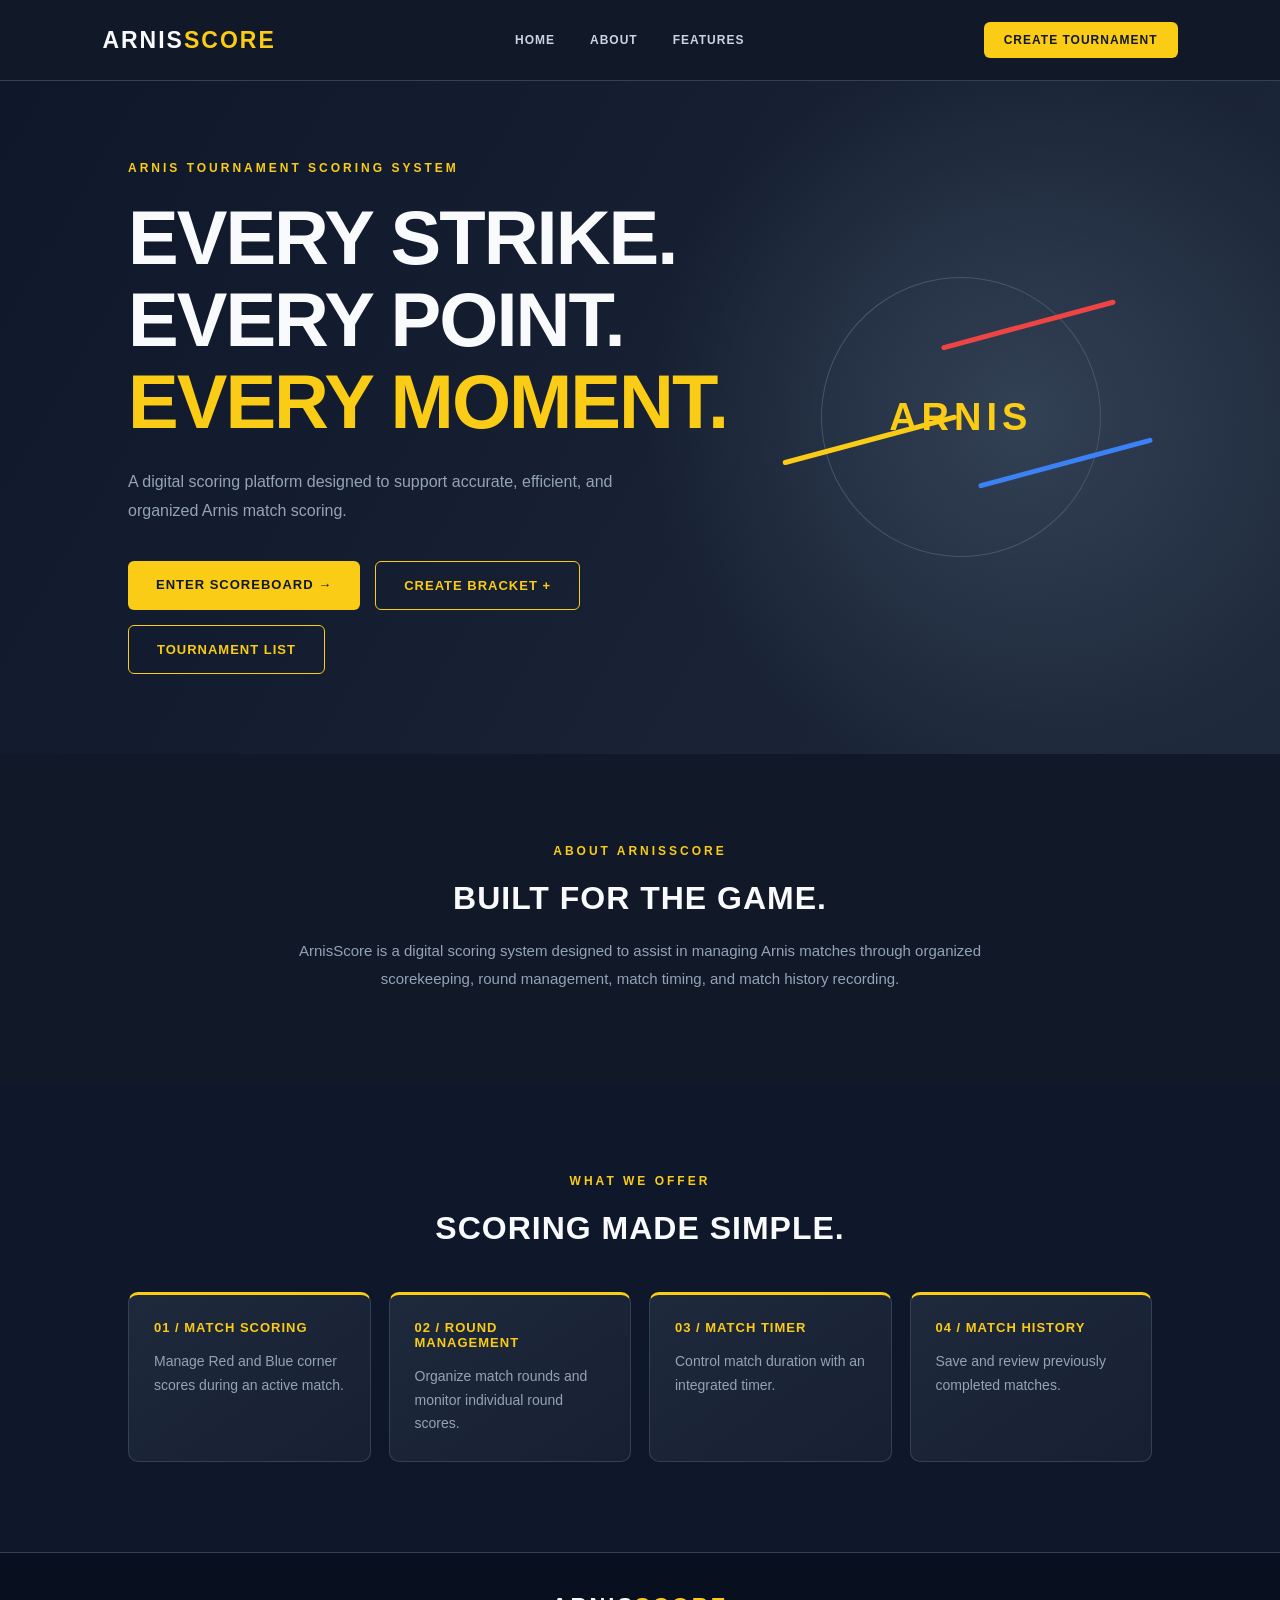
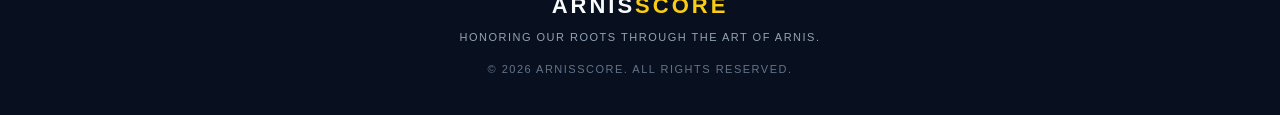
==== index.html @ 66cbe77e "Initial ArnisScore upload" ====
<!DOCTYPE html>
<html lang="en">
<head>
    <meta charset="UTF-8">
    <meta name="viewport" content="width=device-width, initial-scale=1.0">
    <title>ArnisScore | Tournament Scoring System</title>
    <link rel="stylesheet" href="landing.css">
</head>

<body>

    <!-- NAVIGATION -->
    <nav class="navbar">
        <div class="logo">ARNIS<span>SCORE</span></div>

        <div class="nav-links">
            <a href="#home">HOME</a>
            <a href="#about">ABOUT</a>
            <a href="#features">FEATURES</a>
        </div>

        <a href="create-bracket.html" class="nav-button">CREATE TOURNAMENT</a>
    </nav>

    <!-- HERO SECTION -->
    <section class="hero" id="home">

        <div class="hero-content">
            <p class="hero-label">ARNIS TOURNAMENT SCORING SYSTEM</p>

            <h1>
                EVERY STRIKE.<br>
                EVERY POINT.<br>
                <span>EVERY MOMENT.</span>
            </h1>

            <p class="hero-description">
                A digital scoring platform designed to support
                accurate, efficient, and organized Arnis match scoring.
            </p>

            <div class="hero-actions">
                <a href="scoreboard.html" class="hero-button">
                    ENTER SCOREBOARD →
                </a>

                <a href="create-bracket.html" class="hero-button secondary-button">
                    CREATE BRACKET +
                </a>

                <a href="tournament-history.html" class="hero-button secondary-button">
                    TOURNAMENT LIST
                </a>
            </div>
        </div>

        <div class="hero-decoration">
            <div class="red-line"></div>
            <div class="gold-line"></div>
            <div class="blue-line"></div>
            <span>ARNIS</span>
        </div>

    </section>

    <!-- ABOUT SECTION -->
    <section class="about" id="about">

        <p class="section-label">ABOUT ARNISSCORE</p>

        <h2>BUILT FOR THE GAME.</h2>

        <p>
            ArnisScore is a digital scoring system designed to
            assist in managing Arnis matches through organized
            scorekeeping, round management, match timing, and
            match history recording.
        </p>

    </section>

    <!-- FEATURES SECTION -->
    <section class="features" id="features">

        <p class="section-label">WHAT WE OFFER</p>
        <h2>SCORING MADE SIMPLE.</h2>

        <div class="feature-grid">

            <div class="feature-card">
                <h3>01 / MATCH SCORING</h3>
                <p>
                    Manage Red and Blue corner scores
                    during an active match.
                </p>
            </div>

            <div class="feature-card">
                <h3>02 / ROUND MANAGEMENT</h3>
                <p>
                    Organize match rounds and monitor
                    individual round scores.
                </p>
            </div>

            <div class="feature-card">
                <h3>03 / MATCH TIMER</h3>
                <p>
                    Control match duration with
                    an integrated timer.
                </p>
            </div>

            <div class="feature-card">
                <h3>04 / MATCH HISTORY</h3>
                <p>
                    Save and review previously
                    completed matches.
                </p>
            </div>

        </div>

    </section>

    <!-- FOOTER -->
    <footer>
        <h3>ARNIS<span>SCORE</span></h3>
        <p>HONORING OUR ROOTS THROUGH THE ART OF ARNIS.</p>
        <p class="copyright">© 2026 ARNISSCORE. ALL RIGHTS RESERVED.</p>
    </footer>

</body>
</html>
---- landing.css ----
/* GENERAL SETTINGS */

* {
    margin: 0;
    padding: 0;
    box-sizing: border-box;
    scroll-behavior: smooth;
}

html {
    overflow-x: hidden;
}

body {
    background-color: #0f172a;
    color: #f8fafc;
    font-family: 'Segoe UI', Arial, sans-serif;
    overflow-x: hidden;
}

/* NAVIGATION BAR */

.navbar {
    display: flex;
    justify-content: space-between;
    align-items: center;
    padding: 22px 8%;
    background-color: #111827;
    border-bottom: 1px solid #334155;
}

.logo {
    font-size: 23px;
    font-weight: 900;
    letter-spacing: 2px;
}

.logo span,
footer h3 span {
    color: #facc15;
}

.nav-links {
    display: flex;
    gap: 35px;
}

.nav-links a {
    color: #cbd5e1;
    text-decoration: none;
    font-size: 12px;
    font-weight: bold;
    letter-spacing: 1px;
    transition: 0.2s;
}

.nav-links a:hover {
    color: #facc15;
}

.nav-button {
    background-color: #facc15;
    color: #111827;
    padding: 11px 20px;
    border-radius: 6px;
    text-decoration: none;
    font-size: 12px;
    font-weight: 900;
    letter-spacing: 1px;
    transition: 0.2s;
}

.nav-button:hover {
    background-color: #eab308;
    transform: translateY(-2px);
}

/* HERO SECTION */

.hero {
    min-height: 570px;
    display: flex;
    align-items: center;
    justify-content: space-between;
    padding: 80px 10%;
    overflow: hidden;
    position: relative;
    background:
        radial-gradient(circle at 80% 50%, #334155 0%, transparent 35%),
        linear-gradient(120deg, #0f172a, #1e293b);
}

.hero-content {
    max-width: 650px;
    width: 100%;
    z-index: 2;
}

.hero-label,
.section-label {
    color: #facc15;
    font-size: 12px;
    font-weight: 800;
    letter-spacing: 3px;
    margin-bottom: 22px;
}

.hero h1 {
    font-size: clamp(42px, 6vw, 76px);
    line-height: 1.08;
    font-weight: 900;
    letter-spacing: -2px;
    margin-bottom: 25px;
}

.hero h1 span {
    color: #facc15;
}

.hero-description {
    max-width: 520px;
    color: #94a3b8;
    font-size: 16px;
    line-height: 1.8;
    margin-bottom: 35px;
}

.hero-actions {
    display: flex;
    flex-wrap: wrap;
    gap: 15px;
}

.hero-button {
    display: inline-block;
    background-color: #facc15;
    color: #111827;
    padding: 16px 28px;
    border-radius: 6px;
    text-decoration: none;
    font-size: 13px;
    font-weight: 900;
    letter-spacing: 1px;
    transition: 0.2s;
    text-align: center;
}

.hero-button:hover {
    background-color: #eab308;
    transform: translateY(-3px);
}

.secondary-button {
    background-color: transparent;
    color: #facc15;
    border: 1px solid #facc15;
}

.secondary-button:hover {
    background-color: #facc15;
    color: #111827;
}

/* HERO DECORATION */

.hero-decoration {
    position: relative;
    width: 280px;
    height: 280px;
    flex-shrink: 0;
    margin-right: 5%;
    display: flex;
    align-items: center;
    justify-content: center;
    border: 1px solid #475569;
    border-radius: 50%;
    transform: rotate(-15deg);
}

.hero-decoration span {
    font-size: 38px;
    font-weight: 900;
    letter-spacing: 5px;
    color: #facc15;
    transform: rotate(15deg);
}

.red-line,
.gold-line,
.blue-line {
    position: absolute;
    height: 5px;
    width: 180px;
    border-radius: 10px;
}

.red-line {
    background-color: #ef4444;
    top: 65px;
    right: -40px;
}

.gold-line {
    background-color: #facc15;
    top: 135px;
    left: -45px;
}

.blue-line {
    background-color: #3b82f6;
    bottom: 65px;
    right: -40px;
}

/* ABOUT SECTION */

.about {
    padding: 90px 15%;
    text-align: center;
    background-color: #111827;
}

.about h2,
.features h2 {
    font-size: 32px;
    font-weight: 900;
    margin-bottom: 20px;
    letter-spacing: 1px;
}

.about > p:last-child {
    max-width: 750px;
    margin: auto;
    color: #94a3b8;
    font-size: 15px;
    line-height: 1.9;
}

/* FEATURES SECTION */

.features {
    padding: 90px 10%;
    text-align: center;
}

.feature-grid {
    display: grid;
    grid-template-columns: repeat(4, 1fr);
    gap: 18px;
    margin-top: 45px;
    text-align: left;
}

.feature-card {
    background: linear-gradient(145deg, #1e293b, #172033);
    border: 1px solid #334155;
    border-top: 3px solid #facc15;
    border-radius: 10px;
    padding: 25px;
    transition: 0.25s;
}

.feature-card:hover {
    transform: translateY(-6px);
    border-color: #facc15;
}

.feature-card h3 {
    color: #facc15;
    font-size: 13px;
    margin-bottom: 15px;
    letter-spacing: 1px;
}

.feature-card p {
    color: #94a3b8;
    font-size: 14px;
    line-height: 1.7;
}

/* FOOTER */

footer {
    background-color: #080f1e;
    border-top: 1px solid #334155;
    text-align: center;
    padding: 40px 20px;
}

footer h3 {
    font-size: 22px;
    letter-spacing: 3px;
    margin-bottom: 12px;
}

footer p {
    color: #94a3b8;
    font-size: 11px;
    letter-spacing: 1.5px;
}

footer .copyright {
    margin-top: 20px;
    color: #64748b;
}

/* TABLET */

@media (max-width: 900px) {

    .hero {
        padding: 75px 7%;
    }

    .hero-decoration {
        display: none;
    }

    .feature-grid {
        grid-template-columns: repeat(2, 1fr);
    }

    .about,
    .features {
        padding-left: 8%;
        padding-right: 8%;
    }
}

/* MOBILE */

@media (max-width: 600px) {

    /* NAVIGATION */

    .navbar {
        display: flex;
        flex-wrap: wrap;
        justify-content: space-between;
        gap: 16px;
        padding: 18px 5%;
    }

    .logo {
        font-size: 20px;
    }

    .nav-button {
        font-size: 10px;
        padding: 10px 12px;
    }

    .nav-links {
        order: 3;
        width: 100%;
        justify-content: space-around;
        gap: 10px;
        padding-top: 8px;
        border-top: 1px solid #334155;
    }

    .nav-links a {
        font-size: 11px;
    }

    /* HERO */

    .hero {
        min-height: auto;
        padding: 75px 7%;
    }

    .hero-label {
        font-size: 10px;
        letter-spacing: 2px;
        line-height: 1.6;
    }

    .hero h1 {
        font-size: clamp(36px, 10vw, 48px);
        letter-spacing: -1.5px;
        line-height: 1.12;
        margin-bottom: 20px;
    }

    .hero-description {
        font-size: 14px;
        line-height: 1.8;
        margin-bottom: 28px;
    }

    .hero-actions {
        flex-direction: column;
        width: 100%;
        gap: 12px;
    }

    .hero-button {
        width: 100%;
        padding: 15px 12px;
        font-size: 12px;
    }

    /* ABOUT AND FEATURES */

    .about,
    .features {
        padding: 65px 7%;
    }

    .section-label {
        font-size: 10px;
        letter-spacing: 2px;
    }

    .about h2,
    .features h2 {
        font-size: 25px;
    }

    .about > p:last-child {
        font-size: 14px;
    }

    .feature-grid {
        grid-template-columns: 1fr;
        gap: 14px;
        margin-top: 30px;
    }

    .feature-card {
        padding: 22px;
    }

    /* FOOTER */

    footer {
        padding: 35px 15px;
    }

    footer p {
        font-size: 9px;
        line-height: 1.7;
    }
}

/* SMALL PHONES */

@media (max-width: 360px) {

    .navbar {
        padding-left: 4%;
        padding-right: 4%;
    }

    .logo {
        font-size: 17px;
    }

    .nav-button {
        font-size: 9px;
        padding: 9px 10px;
    }

    .nav-links a {
        font-size: 10px;
    }

    .hero h1 {
        font-size: 35px;
    }

    .about h2,
    .features h2 {
        font-size: 22px;
    }
}
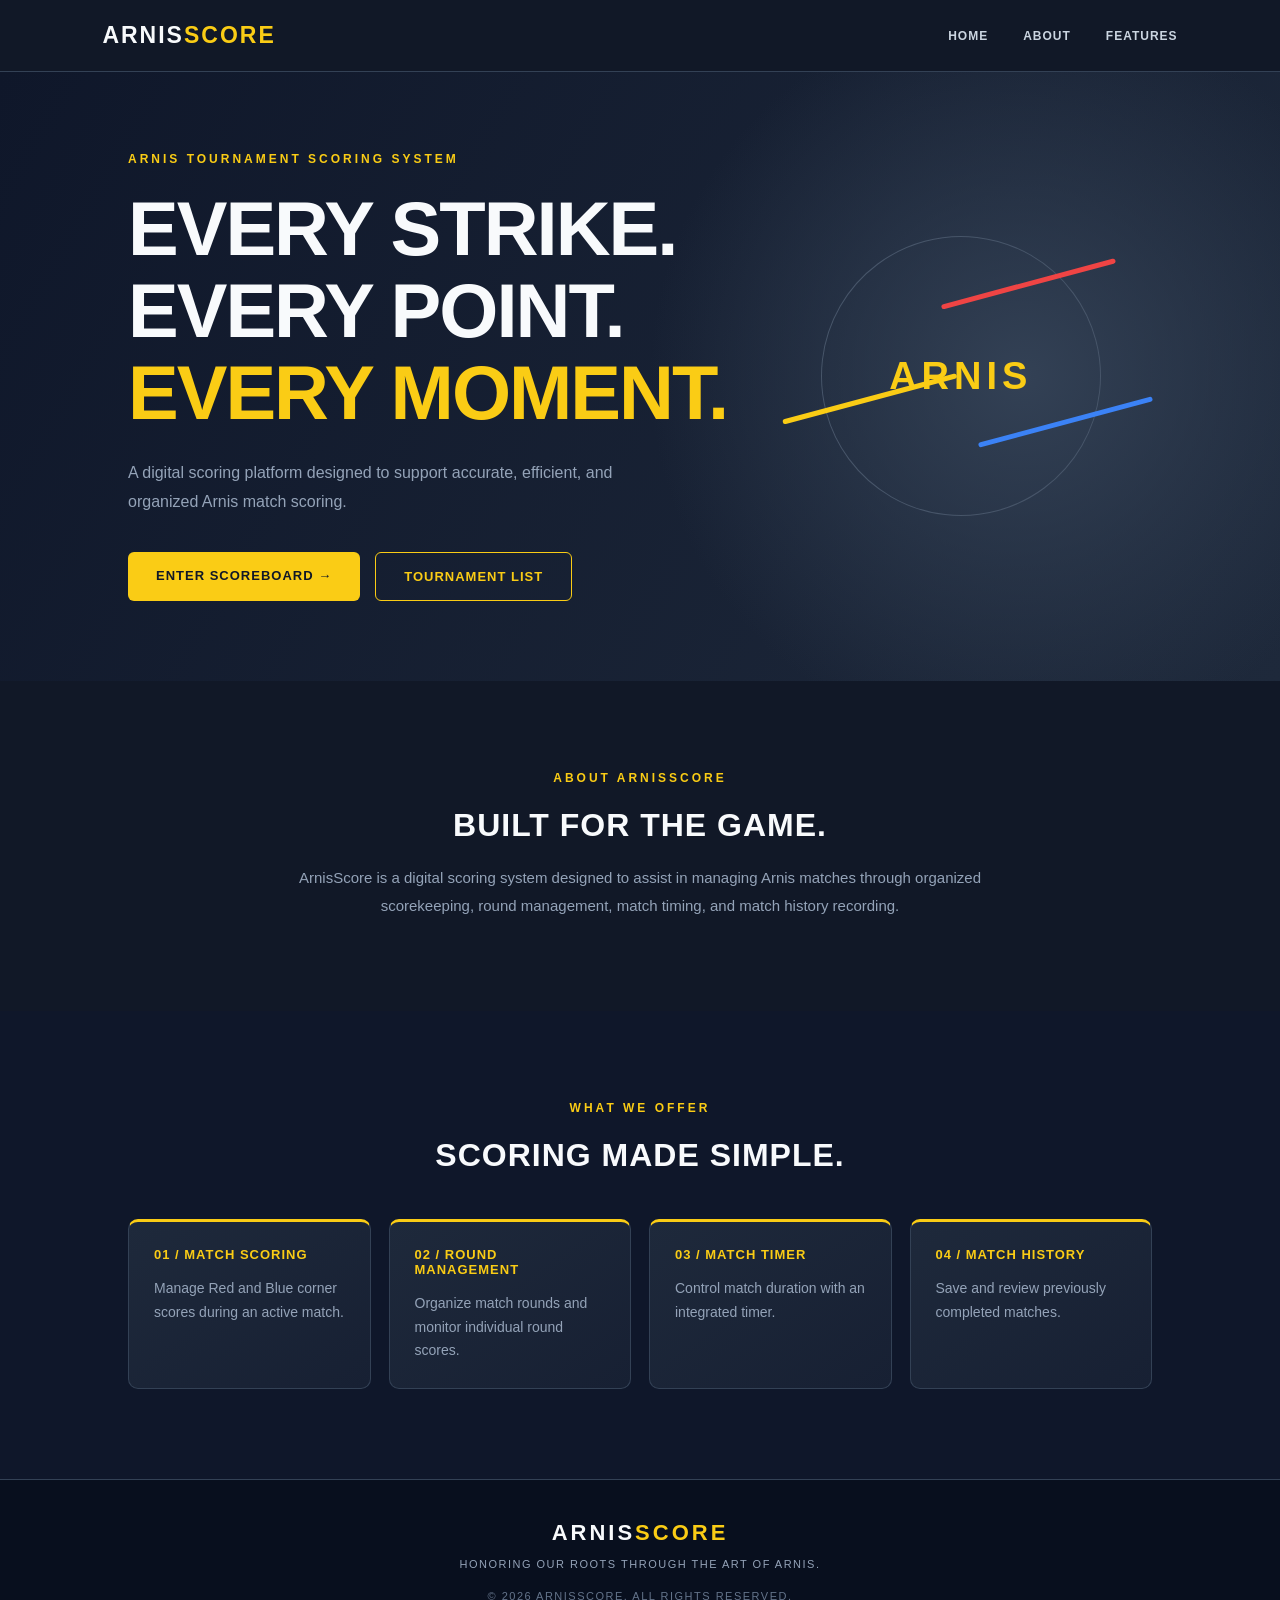
==== commit a9a328e4: "Reorganize tournament navigation" ====
--- a/index.html
+++ b/index.html
@@ -1,6 +1,7 @@
 
 <!DOCTYPE html>
 <html lang="en">
+
 <head>
     <meta charset="UTF-8">
     <meta name="viewport" content="width=device-width, initial-scale=1.0">
@@ -12,6 +13,7 @@
 
     <!-- NAVIGATION -->
     <nav class="navbar">
+
         <div class="logo">ARNIS<span>SCORE</span></div>
 
         <div class="nav-links">
@@ -20,13 +22,13 @@
             <a href="#features">FEATURES</a>
         </div>
 
-        <a href="create-bracket.html" class="nav-button">CREATE TOURNAMENT</a>
     </nav>
 
     <!-- HERO SECTION -->
     <section class="hero" id="home">
 
         <div class="hero-content">
+
             <p class="hero-label">ARNIS TOURNAMENT SCORING SYSTEM</p>
 
             <h1>
@@ -41,25 +43,27 @@
             </p>
 
             <div class="hero-actions">
+
                 <a href="scoreboard.html" class="hero-button">
                     ENTER SCOREBOARD →
-                </a>
-
-                <a href="create-bracket.html" class="hero-button secondary-button">
-                    CREATE BRACKET +
                 </a>
 
                 <a href="tournament-history.html" class="hero-button secondary-button">
                     TOURNAMENT LIST
                 </a>
+
             </div>
+
         </div>
 
         <div class="hero-decoration">
+
             <div class="red-line"></div>
             <div class="gold-line"></div>
             <div class="blue-line"></div>
+
             <span>ARNIS</span>
+
         </div>
 
     </section>
@@ -84,40 +88,53 @@
     <section class="features" id="features">
 
         <p class="section-label">WHAT WE OFFER</p>
+
         <h2>SCORING MADE SIMPLE.</h2>
 
         <div class="feature-grid">
 
             <div class="feature-card">
+
                 <h3>01 / MATCH SCORING</h3>
+
                 <p>
                     Manage Red and Blue corner scores
                     during an active match.
                 </p>
+
             </div>
 
             <div class="feature-card">
+
                 <h3>02 / ROUND MANAGEMENT</h3>
+
                 <p>
                     Organize match rounds and monitor
                     individual round scores.
                 </p>
+
             </div>
 
             <div class="feature-card">
+
                 <h3>03 / MATCH TIMER</h3>
+
                 <p>
                     Control match duration with
                     an integrated timer.
                 </p>
+
             </div>
 
             <div class="feature-card">
+
                 <h3>04 / MATCH HISTORY</h3>
+
                 <p>
                     Save and review previously
                     completed matches.
                 </p>
+
             </div>
 
         </div>
@@ -126,9 +143,15 @@
 
     <!-- FOOTER -->
     <footer>
+
         <h3>ARNIS<span>SCORE</span></h3>
+
         <p>HONORING OUR ROOTS THROUGH THE ART OF ARNIS.</p>
-        <p class="copyright">© 2026 ARNISSCORE. ALL RIGHTS RESERVED.</p>
+
+        <p class="copyright">
+            © 2026 ARNISSCORE. ALL RIGHTS RESERVED.
+        </p>
+
     </footer>
 
 </body>
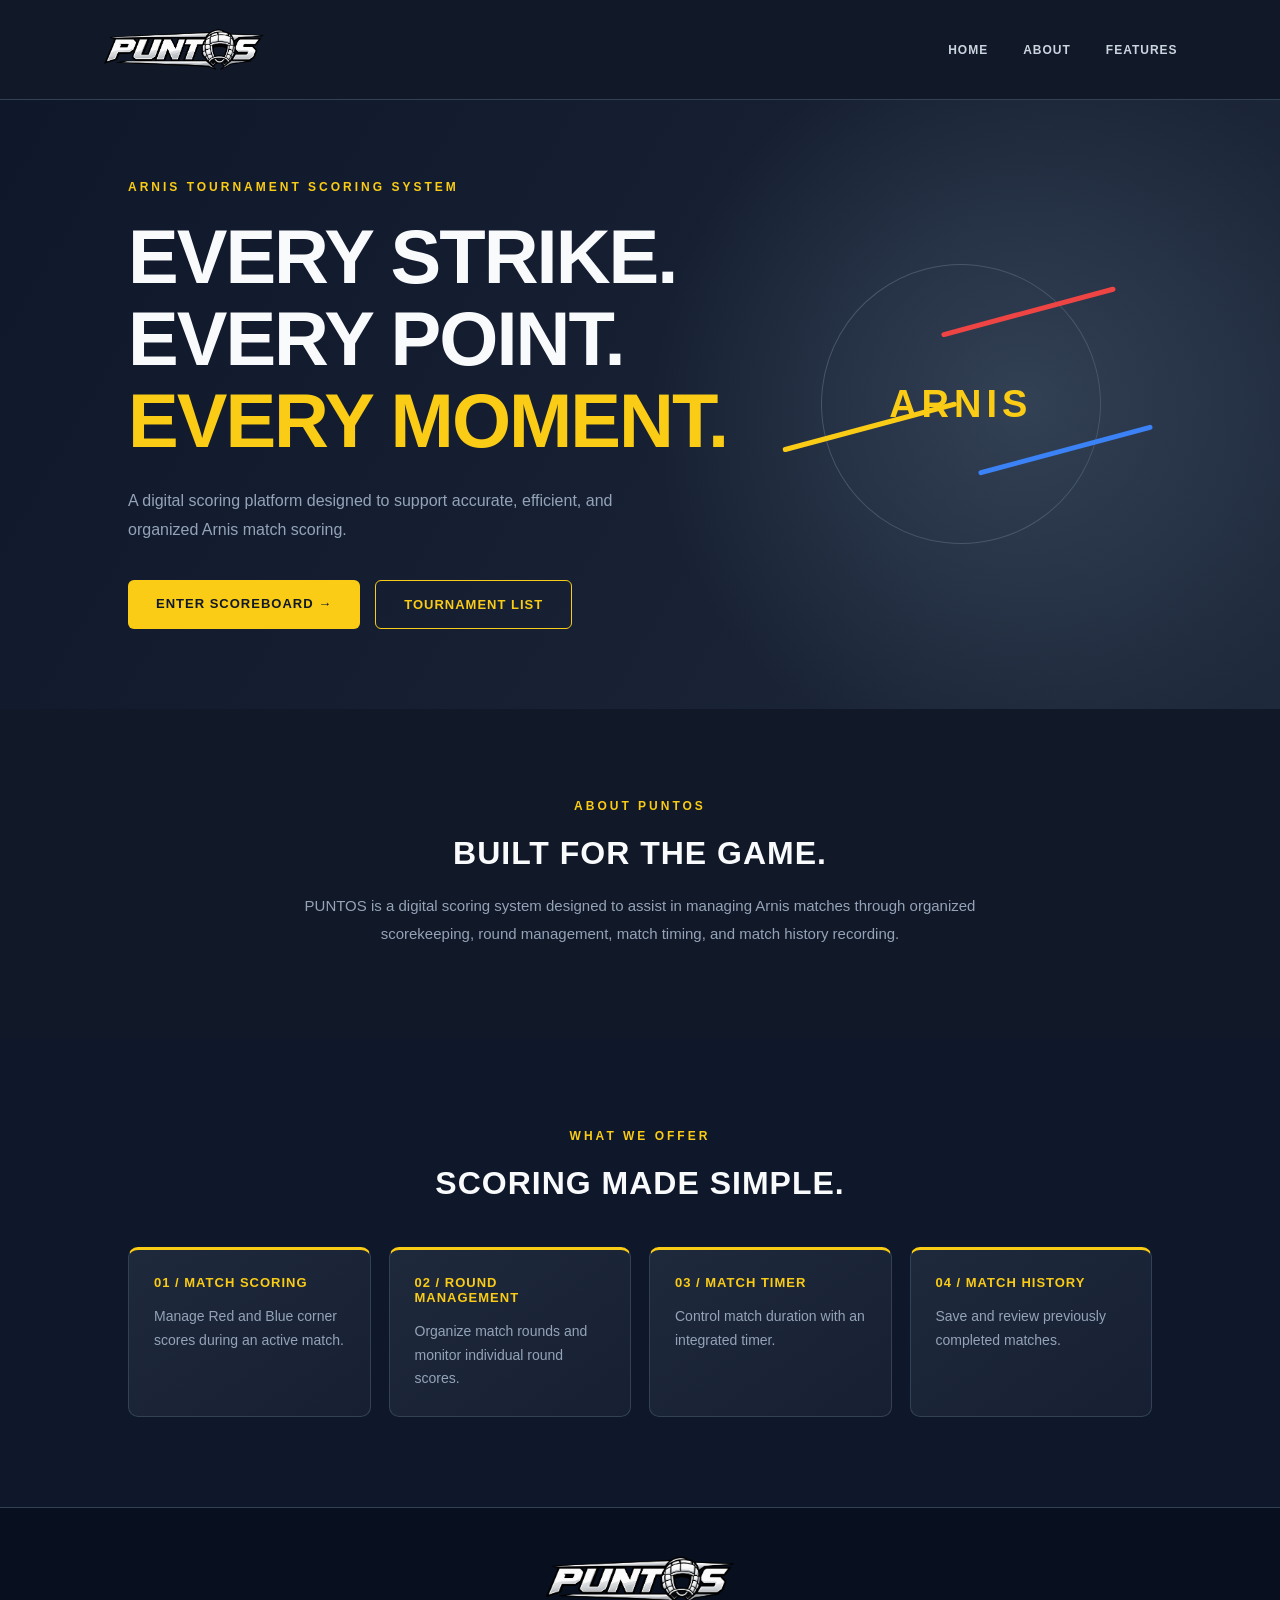
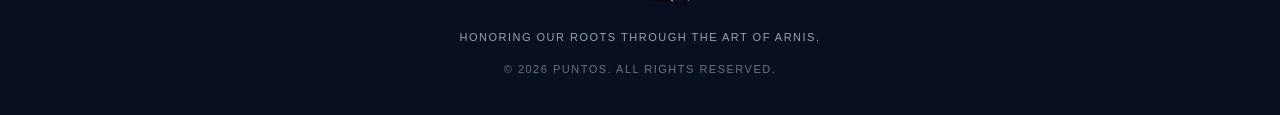
==== commit a53fce4b: "UPDATE PUNTOS PROJECT" ====
--- a/index.html
+++ b/index.html
@@ -5,7 +5,7 @@
 <head>
     <meta charset="UTF-8">
     <meta name="viewport" content="width=device-width, initial-scale=1.0">
-    <title>ArnisScore | Tournament Scoring System</title>
+    <title>PUNTOS | Arnis Tournament Scoring System</title>
     <link rel="stylesheet" href="landing.css">
 </head>
 
@@ -14,7 +14,9 @@
     <!-- NAVIGATION -->
     <nav class="navbar">
 
-        <div class="logo">ARNIS<span>SCORE</span></div>
+        <div class="logo">
+            <img src="puntos-logo.png" alt="PUNTOS Logo">
+        </div>
 
         <div class="nav-links">
             <a href="#home">HOME</a>
@@ -71,12 +73,12 @@
     <!-- ABOUT SECTION -->
     <section class="about" id="about">
 
-        <p class="section-label">ABOUT ARNISSCORE</p>
+        <p class="section-label">ABOUT PUNTOS</p>
 
         <h2>BUILT FOR THE GAME.</h2>
 
         <p>
-            ArnisScore is a digital scoring system designed to
+            PUNTOS is a digital scoring system designed to
             assist in managing Arnis matches through organized
             scorekeeping, round management, match timing, and
             match history recording.
@@ -144,12 +146,14 @@
     <!-- FOOTER -->
     <footer>
 
-        <h3>ARNIS<span>SCORE</span></h3>
+        <h3>
+            <img src="puntos-logo.png" alt="PUNTOS Logo">
+        </h3>
 
         <p>HONORING OUR ROOTS THROUGH THE ART OF ARNIS.</p>
 
         <p class="copyright">
-            © 2026 ARNISSCORE. ALL RIGHTS RESERVED.
+            © 2026 PUNTOS. ALL RIGHTS RESERVED.
         </p>
 
     </footer>
--- a/landing.css
+++ b/landing.css
@@ -12,12 +12,15 @@
     overflow-x: hidden;
 }
 
+
+
 body {
     background-color: #0f172a;
     color: #f8fafc;
     font-family: 'Segoe UI', Arial, sans-serif;
     overflow-x: hidden;
 }
+
 
 /* NAVIGATION BAR */
 
@@ -36,9 +39,19 @@
     letter-spacing: 2px;
 }
 
-.logo span,
-footer h3 span {
-    color: #facc15;
+.logo .arnis-o,
+footer h3 .arnis-o {
+    display: inline-flex;
+    align-items: center;
+    justify-content: center;
+    width: 25px;
+    height: 25px;
+    border: 3px solid #facc15;
+    border-radius: 45% 45% 50% 50%;
+    color: #facc15;
+    font-size: 19px;
+    line-height: 1;
+    position: relative;
 }
 
 .nav-links {
@@ -476,3 +489,18 @@
         font-size: 22px;
     }
 }
+
+.logo img {
+    height: 55px;
+    width: auto;
+    display: block;
+    object-fit: contain;
+}
+
+footer h3 img {
+    height: 65px;
+    width: auto;
+    display: inline-block;
+    object-fit: contain;
+}
+
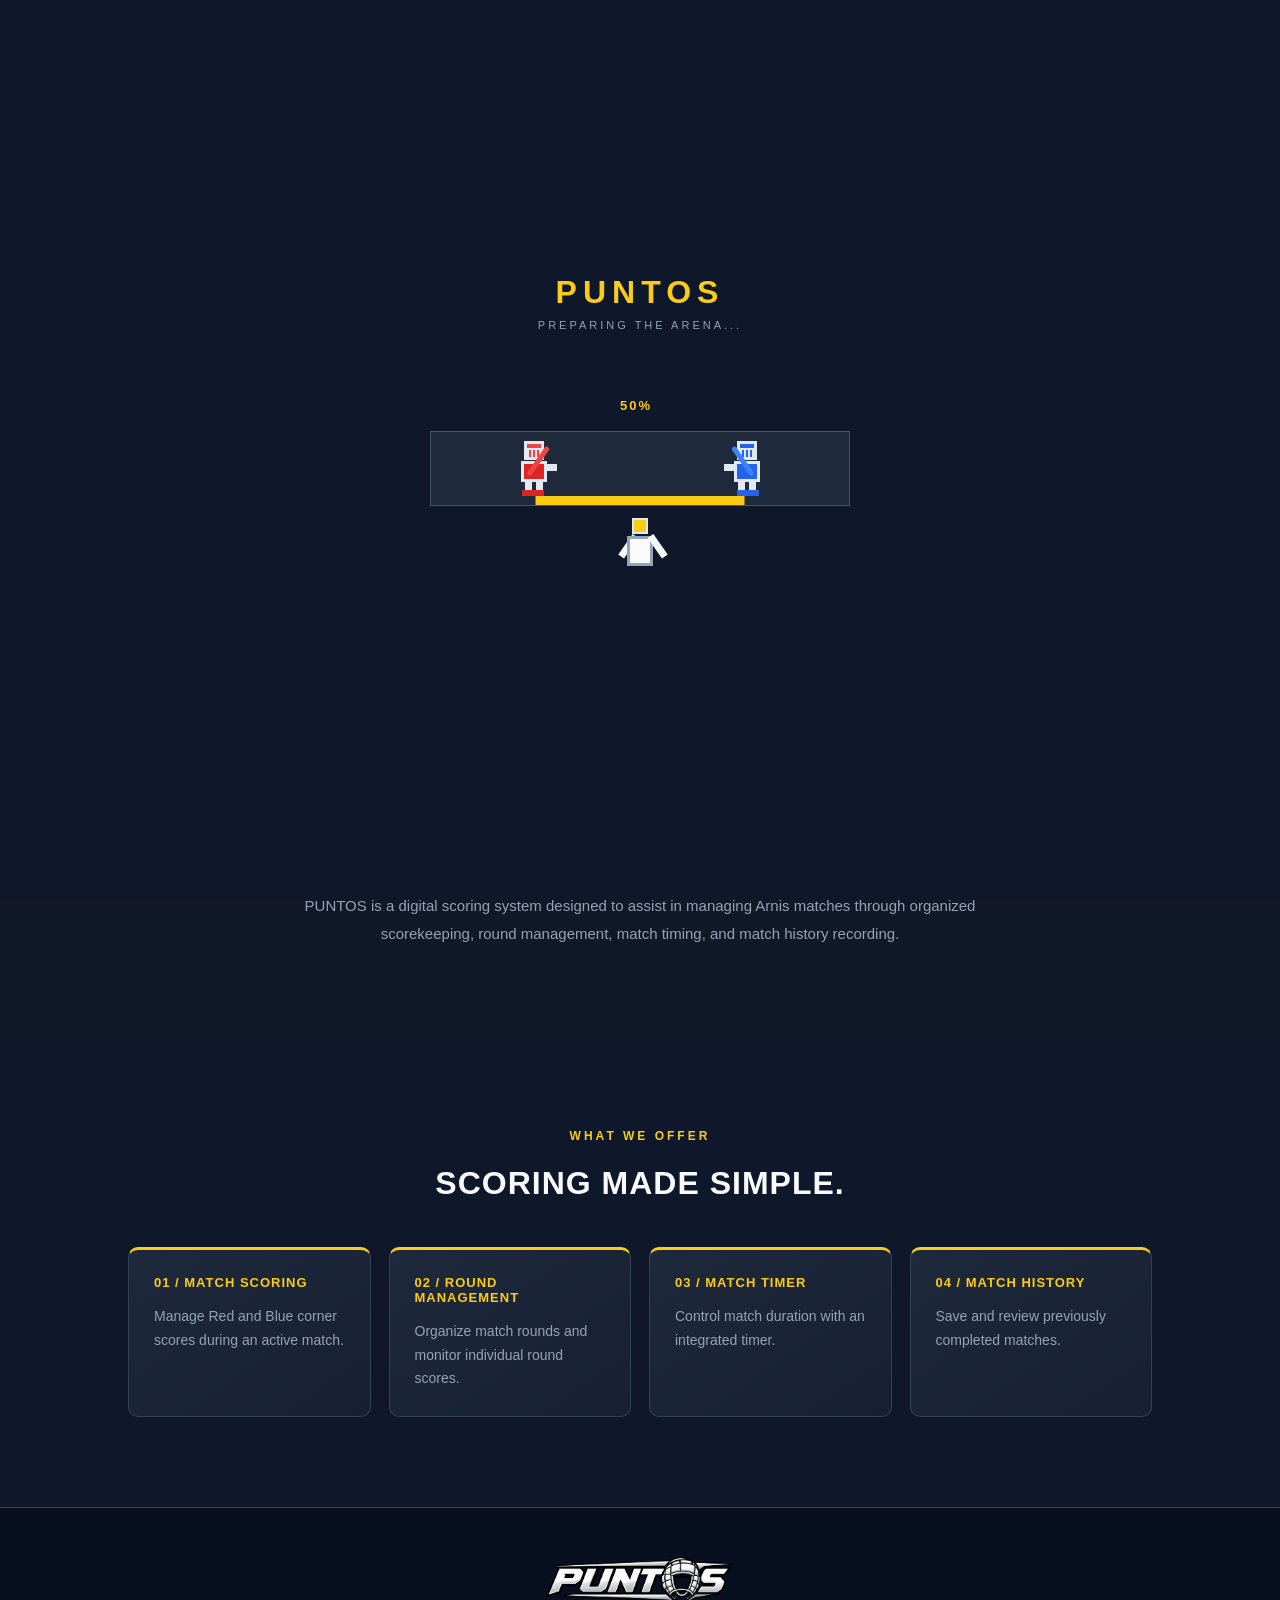
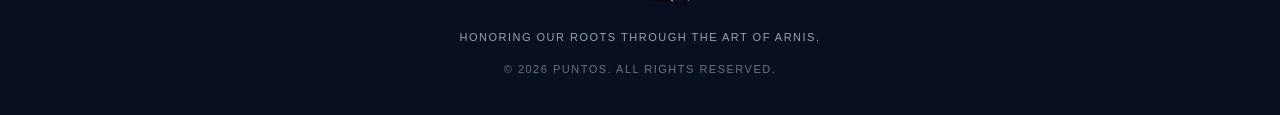
==== commit 08a90ca8: "Update PUNTOS loading screen and animations" ====
--- a/index.html
+++ b/index.html
@@ -158,5 +158,61 @@
 
     </footer>
 
+
+    <!-- LOADING SCREEN -->
+    <div class="loader-screen" id="loaderScreen">
+
+        <div class="loader-content">
+
+            <p class="loader-title">PUNTOS</p>
+            <p class="loader-subtitle">PREPARING THE ARENA...</p>
+
+            <!-- FIGHTERS AND LOADING PLATFORM -->
+            <div class="fighter-stage" id="fighterStage">
+
+                <div class="fighter fighter-red" id="fighterRed">
+                    <div class="fighter-head"></div>
+                    <div class="fighter-body"></div>
+                    <div class="fighter-arm"></div>
+                    <div class="fighter-leg"></div>
+                    <div class="fighter-stick"></div>
+                </div>
+
+                <div class="fighter fighter-blue" id="fighterBlue">
+                    <div class="fighter-head"></div>
+                    <div class="fighter-body"></div>
+                    <div class="fighter-arm"></div>
+                    <div class="fighter-leg"></div>
+                    <div class="fighter-stick"></div>
+                </div>
+
+                <div class="loader-progress" id="loaderProgress"></div>
+
+                <p class="loader-percentage" id="loaderPercentage">0%</p>
+
+            </div>
+
+            <!-- REFEREE OUTSIDE THE PLATFORM -->
+            <div class="referee" id="referee">
+
+                <div class="referee-head"></div>
+                <div class="referee-body"></div>
+                <div class="referee-arm"></div>
+                <div class="referee-flag"></div>
+
+            </div>
+
+            <p class="winner-message" id="winnerMessage">
+                BLUE WINS!
+            </p>
+
+        </div>
+
+    </div>
+
+
+    <script src="loader.js"></script>
+
+
 </body>
 </html>
--- a/landing.css
+++ b/landing.css
@@ -1,3 +1,7 @@
+
+/* =========================================
+   PUNTOS - LANDING PAGE STYLESHEET
+========================================= */
 
 /* GENERAL SETTINGS */
 
@@ -12,8 +16,6 @@
     overflow-x: hidden;
 }
 
-
-
 body {
     background-color: #0f172a;
     color: #f8fafc;
@@ -22,7 +24,9 @@
 }
 
 
-/* NAVIGATION BAR */
+/* =========================================
+   NAVIGATION BAR
+========================================= */
 
 .navbar {
     display: flex;
@@ -37,6 +41,13 @@
     font-size: 23px;
     font-weight: 900;
     letter-spacing: 2px;
+}
+
+.logo img {
+    height: 55px;
+    width: auto;
+    display: block;
+    object-fit: contain;
 }
 
 .logo .arnis-o,
@@ -89,7 +100,10 @@
     transform: translateY(-2px);
 }
 
-/* HERO SECTION */
+
+/* =========================================
+   HERO SECTION
+========================================= */
 
 .hero {
     min-height: 570px;
@@ -175,7 +189,10 @@
     color: #111827;
 }
 
-/* HERO DECORATION */
+
+/* =========================================
+   HERO DECORATION
+========================================= */
 
 .hero-decoration {
     position: relative;
@@ -226,7 +243,10 @@
     right: -40px;
 }
 
-/* ABOUT SECTION */
+
+/* =========================================
+   ABOUT SECTION
+========================================= */
 
 .about {
     padding: 90px 15%;
@@ -250,7 +270,10 @@
     line-height: 1.9;
 }
 
-/* FEATURES SECTION */
+
+/* =========================================
+   FEATURES SECTION
+========================================= */
 
 .features {
     padding: 90px 10%;
@@ -292,7 +315,10 @@
     line-height: 1.7;
 }
 
-/* FOOTER */
+
+/* =========================================
+   FOOTER
+========================================= */
 
 footer {
     background-color: #080f1e;
@@ -307,6 +333,13 @@
     margin-bottom: 12px;
 }
 
+footer h3 img {
+    height: 65px;
+    width: auto;
+    display: inline-block;
+    object-fit: contain;
+}
+
 footer p {
     color: #94a3b8;
     font-size: 11px;
@@ -318,7 +351,478 @@
     color: #64748b;
 }
 
-/* TABLET */
+
+/* =========================================
+   PUNTOS LOADING SCREEN
+========================================= */
+
+.loader-screen {
+    position: fixed;
+    inset: 0;
+    z-index: 9999;
+    display: flex;
+    justify-content: center;
+    align-items: center;
+    background: #0f172a;
+    opacity: 1;
+    visibility: visible;
+    transition: opacity 0.7s ease, visibility 0.7s ease;
+}
+
+.loader-screen.finished {
+    opacity: 0;
+    visibility: hidden;
+    pointer-events: none;
+}
+
+.loader-content {
+    width: min(420px, 85%);
+    text-align: center;
+    position: relative;
+}
+
+.loader-title {
+    color: #facc15;
+    font-size: 32px;
+    font-weight: 900;
+    letter-spacing: 6px;
+    margin-bottom: 8px;
+}
+
+.loader-subtitle {
+    color: #94a3b8;
+    font-size: 11px;
+    letter-spacing: 3px;
+    margin-bottom: 100px;
+}
+
+
+/* =========================================
+   FIGHTER STAGE AND LOADING PLATFORM
+========================================= */
+
+.fighter-stage {
+    position: relative;
+    height: 75px;
+    margin-bottom: 12px;
+    background: #1e293b;
+    border: 1px solid #475569;
+    overflow: visible;
+}
+
+/* Loading progress */
+
+.loader-progress {
+    position: absolute;
+    bottom: 0;
+    left: 50%;
+    width: 0%;
+    height: 9px;
+    background: #facc15;
+    transform: translateX(-50%);
+    transition: width 0.08s linear;
+    z-index: 1;
+}
+
+
+/* =========================================
+   FIGHTERS
+========================================= */
+
+.fighter {
+    position: absolute;
+    bottom: 9px;
+    width: 42px;
+    height: 55px;
+    z-index: 2;
+    image-rendering: pixelated;
+    transition: left 0.08s linear;
+}
+
+.fighter-red {
+    left: 8px;
+}
+
+.fighter-blue {
+    left: calc(100% - 50px);
+    right: auto;
+    transform: scaleX(-1);
+}
+
+
+/* =========================================
+   HEADGEAR AND FACE PROTECTION
+========================================= */
+
+.fighter-head {
+    position: absolute;
+    top: 0;
+    left: 8px;
+    width: 20px;
+    height: 19px;
+    border: 3px solid #e2e8f0;
+    box-sizing: border-box;
+}
+
+.fighter-red .fighter-head {
+    background: #ef4444;
+}
+
+.fighter-blue .fighter-head {
+    background: #2563eb;
+}
+
+.fighter-head::after {
+    content: "";
+    position: absolute;
+    left: 0;
+    right: 0;
+    bottom: 0;
+    height: 7px;
+    background: repeating-linear-gradient(
+        90deg,
+        #e2e8f0 0px,
+        #e2e8f0 2px,
+        transparent 2px,
+        transparent 4px
+    );
+    border-top: 2px solid #e2e8f0;
+}
+
+
+/* =========================================
+   PROTECTIVE VEST
+========================================= */
+
+.fighter-body {
+    position: absolute;
+    top: 20px;
+    left: 5px;
+    width: 26px;
+    height: 21px;
+    border: 3px solid #e2e8f0;
+    box-sizing: border-box;
+}
+
+.fighter-red .fighter-body {
+    background: #dc2626;
+}
+
+.fighter-blue .fighter-body {
+    background: #2563eb;
+}
+
+
+/* =========================================
+   ARMS
+========================================= */
+
+.fighter-arm {
+    position: absolute;
+    top: 23px;
+    left: 29px;
+    width: 12px;
+    height: 7px;
+    background: #e2e8f0;
+    transform: rotate(0deg);
+    transform-origin: left center;
+    transition: transform 0.25s ease;
+}
+
+
+
+/* =========================================
+   LEGS AND FOOT PROTECTION
+========================================= */
+
+.fighter-leg {
+    position: absolute;
+    top: 41px;
+    left: 9px;
+    width: 7px;
+    height: 10px;
+    background: #e2e8f0;
+    box-shadow: 11px 0 #e2e8f0;
+}
+
+.fighter-leg::before {
+    content: "";
+    position: absolute;
+    bottom: -4px;
+    left: -3px;
+    width: 11px;
+    height: 6px;
+    background: #dc2626;
+    box-shadow: 11px 0 #dc2626;
+}
+
+.fighter-blue .fighter-leg::before {
+    background: #2563eb;
+    box-shadow: 11px 0 #2563eb;
+}
+
+
+/* =========================================
+   STICK
+========================================= */
+
+.fighter-stick {
+    position: absolute;
+    top: 0;
+    left: 10px;
+    width: 5px;
+    height: 34px;
+    border-radius: 2px;
+
+    /* Attached to the arm */
+    transform: rotate(35deg);
+    transform-origin: bottom center;
+    transition: transform 0.25s ease;
+}
+
+.fighter-red .fighter-stick {
+    background: #ef4444;
+}
+
+.fighter-blue .fighter-stick {
+    background: #3b82f6;
+}
+
+
+/* =========================================
+   LOADING PERCENTAGE
+========================================= */
+
+.loader-percentage {
+    position: absolute;
+    top: -34px;
+    left: 8px;
+    margin: 0;
+    color: #facc15;
+    font-size: 13px;
+    font-weight: 900;
+    letter-spacing: 2px;
+    transition: left 0.08s linear;
+    z-index: 6;
+}
+
+
+/* =========================================
+   FIGHTER COLLISION AND BLUE STRIKE
+========================================= */
+
+/* Blue raises its arm before striking */
+
+.fighter-stage.impact .fighter-blue .fighter-arm {
+    animation: blueArmRaise 0.25s ease-out forwards;
+}
+
+@keyframes blueArmRaise {
+    from {
+        transform: rotate(0deg);
+    }
+
+    to {
+        transform: rotate(-55deg);
+    }
+}
+
+/* Blue strikes toward red headgear */
+
+.fighter-stage.impact .fighter-blue .fighter-stick {
+    animation: blueHeadStrike 0.35s ease-out 0.18s forwards;
+}
+
+@keyframes blueHeadStrike {
+    0% {
+        transform: rotate(35deg);
+    }
+
+    65% {
+        transform: rotate(75deg) translateY(-5px);
+    }
+
+    100% {
+        transform: rotate(75deg) translateY(-5px);
+    }
+}
+
+/* Keep red fighter in its original position */
+
+.fighter-red.hit {
+    animation: none;
+    transform: none;
+}
+
+/* Keep red stick in its original position */
+
+.fighter-stage.impact .fighter-red .fighter-stick {
+    transform: rotate(35deg);
+}
+
+/* Impact flash */
+
+.fighter-stage.impact::after {
+    content: "✦";
+    position: absolute;
+    left: 50%;
+    top: 0;
+    color: #facc15;
+    font-size: 42px;
+    z-index: 8;
+    animation: impactFlash 0.6s ease-out forwards;
+}
+
+@keyframes impactFlash {
+    0% {
+        opacity: 0;
+        transform: translateX(-50%) scale(0.2);
+    }
+
+    50% {
+        opacity: 1;
+        transform: translateX(-50%) scale(1.5);
+    }
+
+    100% {
+        opacity: 0;
+        transform: translateX(-50%) scale(0.5);
+    }
+}
+
+
+/* =========================================
+   BLUE VICTORY HIGHLIGHT
+========================================= */
+
+.fighter-blue.winner {
+    filter:
+        drop-shadow(0 0 8px #3b82f6)
+        drop-shadow(0 0 16px #2563eb);
+    animation: blueVictory 0.7s ease-in-out infinite alternate;
+}
+
+@keyframes blueVictory {
+    from {
+        filter: drop-shadow(0 0 4px #3b82f6);
+    }
+
+    to {
+        filter: drop-shadow(0 0 16px #60a5fa);
+    }
+}
+
+
+/* =========================================
+   REFEREE
+========================================= */
+
+.referee {
+    position: relative;
+    width: 45px;
+    height: 75px;
+    margin: 12px auto 0;
+}
+
+.referee-head {
+    position: absolute;
+    top: 0;
+    left: 14px;
+    width: 16px;
+    height: 16px;
+    background: #facc15;
+    border: 2px solid #e2e8f0;
+}
+
+.referee-body {
+    position: absolute;
+    top: 18px;
+    left: 9px;
+    width: 26px;
+    height: 30px;
+    background: #f8fafc;
+    border: 3px solid #94a3b8;
+}
+
+.referee-arm {
+    position: absolute;
+    top: 18px;
+    left: 29px;
+    width: 7px;
+    height: 25px;
+    background: #f8fafc;
+    transform: rotate(-35deg);
+    transform-origin: top;
+    transition: transform 0.4s ease;
+}
+
+/* REFEREE SECOND ARM */
+.referee::before {
+    content: "";
+    position: absolute;
+    top: 18px;
+    left: 14px;
+    width: 7px;
+    height: 25px;
+    background: #f8fafc;
+    transform: rotate(35deg);
+    transform-origin: top;
+    transition: transform 0.4s ease;
+}
+
+.referee-flag {
+    position: absolute;
+    top: 4px;
+    left: 36px;
+    width: 0;
+    height: 0;
+    opacity: 0;
+    border-left: 0 solid #3b82f6;
+    transform-origin: left center;
+    transition: all 0.4s ease;
+}
+
+/* Referee raises the blue flag */
+
+.referee.announce .referee-arm {
+    transform: rotate(-125deg);
+}
+
+.referee.announce .referee-flag {
+    opacity: 1;
+    border-top: 10px solid transparent;
+    border-bottom: 10px solid transparent;
+    border-left: 24px solid #3b82f6;
+    transform: rotate(-45deg);
+    filter: drop-shadow(0 0 6px #3b82f6);
+}
+
+
+/* =========================================
+   WINNER ANNOUNCEMENT
+========================================= */
+
+.winner-message {
+    opacity: 0;
+    color: #60a5fa;
+    font-size: 22px;
+    font-weight: 900;
+    letter-spacing: 4px;
+    margin-top: 8px;
+    text-shadow: 0 0 12px #2563eb;
+    transform: scale(0.7);
+    transition: all 0.4s ease;
+}
+
+.winner-message.show {
+    opacity: 1;
+    transform: scale(1);
+}
+
+
+/* =========================================
+   TABLET RESPONSIVENESS
+========================================= */
 
 @media (max-width: 900px) {
 
@@ -341,7 +845,10 @@
     }
 }
 
-/* MOBILE */
+
+/* =========================================
+   MOBILE RESPONSIVENESS
+========================================= */
 
 @media (max-width: 600px) {
 
@@ -458,7 +965,10 @@
     }
 }
 
-/* SMALL PHONES */
+
+/* =========================================
+   SMALL PHONES
+========================================= */
 
 @media (max-width: 360px) {
 
@@ -490,17 +1000,65 @@
     }
 }
 
-.logo img {
-    height: 55px;
-    width: auto;
-    display: block;
-    object-fit: contain;
-}
-
-footer h3 img {
-    height: 65px;
-    width: auto;
-    display: inline-block;
-    object-fit: contain;
-}
-
+
+/* BLUE FIGHTER - RAISE ARM */
+.fighter-blue.raise-arm .fighter-arm {
+    animation: blueArmRaise 0.25s ease-out forwards;
+}
+
+@keyframes blueArmRaise {
+    from {
+        transform: rotate(0deg);
+    }
+    to {
+        transform: rotate(-55deg);
+    }
+}
+
+/* BLUE FIGHTER - HEAD STRIKE */
+.fighter-blue.strike-head .fighter-stick {
+    animation: blueHeadStrike 0.35s ease-out forwards;
+}
+
+@keyframes blueHeadStrike {
+    0% {
+        transform: rotate(35deg);
+    }
+    65% {
+        transform: rotate(75deg) translateY(-5px);
+    }
+    100% {
+        transform: rotate(75deg) translateY(-5px);
+    }
+}
+
+/* BLUE IMPACT FLASH */
+.fighter-stage.impact::after {
+    content: "✦";
+    position: absolute;
+    left: 50%;
+    top: 0;
+    color: #facc15;
+    font-size: 36px;
+    z-index: 8;
+    animation: impactFlash 0.5s ease-out forwards;
+}
+
+/* BLUE RAISES HIS ARM */
+.fighter-blue.raise-arm .fighter-arm {
+    transform: rotate(-55deg);
+}
+
+/* STICK FOLLOWS THE ARM */
+.fighter-blue.raise-arm .fighter-stick {
+    transform: rotate(35deg);
+}
+
+/* BLUE STRIKES */
+.fighter-blue.strike-head .fighter-arm {
+    transform: rotate(-110deg);
+}
+
+.fighter-blue.strike-head .fighter-stick {
+    transform: rotate(75deg);
+}
